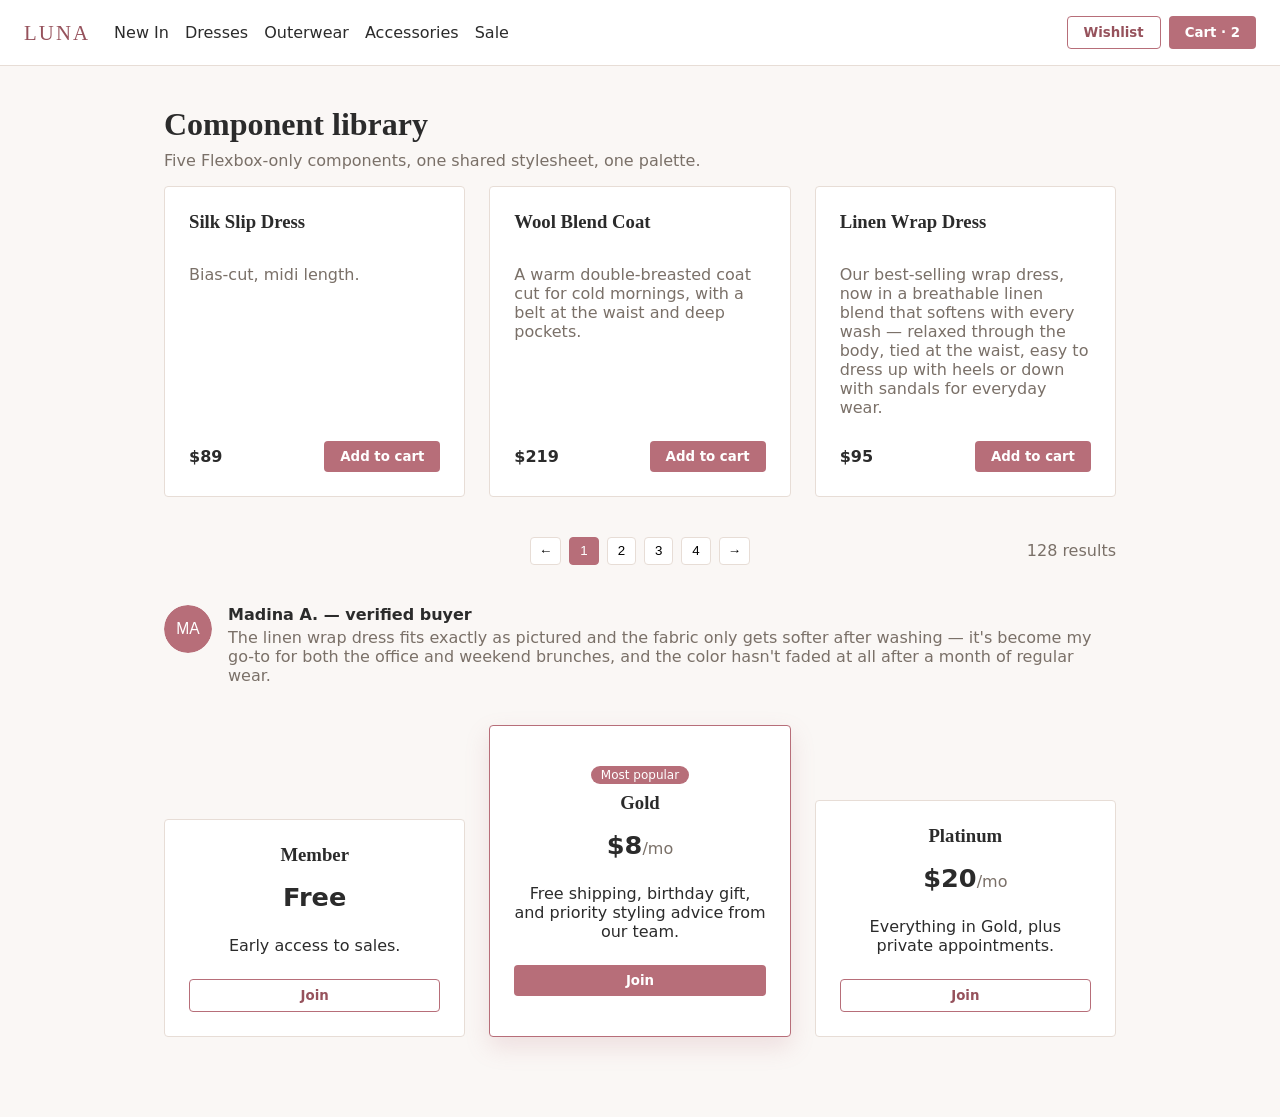
==== task2.html @ c27f913a "f" ====
<!DOCTYPE html>
<html lang="en">
<head>
<meta charset="UTF-8">
<meta name="viewport" content="width=device-width, initial-scale=1.0">
<title>Task 2 — Component library</title>
<link rel="stylesheet" href="css/task2.css">
</head>
<body>

<nav class="navbar">
  <div class="navbar__logo">LUNA</div>
  <ul class="navbar__links">
    <li><a href="#">New In</a></li>
    <li><a href="#">Dresses</a></li>
    <li><a href="#">Outerwear</a></li>
    <li><a href="#">Accessories</a></li>
    <li><a href="#">Sale</a></li>
  </ul>
  <div class="navbar__actions">
    <button class="btn btn--ghost">Wishlist</button>
    <button class="btn">Cart · 2</button>
  </div>
</nav>

<main class="page">
  <h1>Component library</h1>
  <p class="lede">Five Flexbox-only components, one shared stylesheet, one palette.</p>

  <section>
    <div class="cards">
      <article class="card">
        <h3>Silk Slip Dress</h3>
        <p>Bias-cut, midi length.</p>
        <div class="card__row"><span class="price">$89</span><button class="btn">Add to cart</button></div>
      </article>
      <article class="card">
        <h3>Wool Blend Coat</h3>
        <p>A warm double-breasted coat cut for cold mornings, with a belt at the waist and deep pockets.</p>
        <div class="card__row"><span class="price">$219</span><button class="btn">Add to cart</button></div>
      </article>
      <article class="card">
        <h3>Linen Wrap Dress</h3>
        <p>Our best-selling wrap dress, now in a breathable linen blend that softens with every wash — relaxed through the body, tied at the waist, easy to dress up with heels or down with sandals for everyday wear.</p>
        <div class="card__row"><span class="price">$95</span><button class="btn">Add to cart</button></div>
      </article>
    </div>
  </section>

  <section>
    <div class="pagination">
      <div class="pagination__spacer"></div>
      <div class="pagination__center">
        <button class="page-btn" aria-label="Previous">&larr;</button>
        <button class="page-btn page-btn--active">1</button>
        <button class="page-btn">2</button>
        <button class="page-btn">3</button>
        <button class="page-btn">4</button>
        <button class="page-btn" aria-label="Next">&rarr;</button>
      </div>
      <div class="pagination__count">128 results</div>
    </div>
  </section>

  <section>
    <div class="comment">
      <img class="comment__avatar" src="data:image/svg+xml,%3Csvg xmlns='http://www.w3.org/2000/svg' width='80' height='80'%3E%3Ccircle cx='40' cy='40' r='40' fill='%23b76e79'/%3E%3Ctext x='40' y='48' font-size='26' fill='white' text-anchor='middle' font-family='sans-serif'%3EMA%3C/text%3E%3C/svg%3E" alt="Avatar">
      <div class="comment__body">
        <strong>Madina A. — verified buyer</strong>
        <p>The linen wrap dress fits exactly as pictured and the fabric only gets softer after washing — it's become my go-to for both the office and weekend brunches, and the color hasn't faded at all after a month of regular wear.</p>
      </div>
    </div>
  </section>

  <section>
    <div class="pricing">
      <article class="plan">
        <h3>Member</h3>
        <p class="plan__price">Free</p>
        <p>Early access to sales.</p>
        <button class="btn btn--ghost">Join</button>
      </article>
      <article class="plan plan--recommended">
        <span class="plan__badge">Most popular</span>
        <h3>Gold</h3>
        <p class="plan__price">$8<span>/mo</span></p>
        <p>Free shipping, birthday gift, and priority styling advice from our team.</p>
        <button class="btn">Join</button>
      </article>
      <article class="plan">
        <h3>Platinum</h3>
        <p class="plan__price">$20<span>/mo</span></p>
        <p>Everything in Gold, plus private appointments.</p>
        <button class="btn btn--ghost">Join</button>
      </article>
    </div>
  </section>
</main>
</body>
</html>
---- css/task2.css ----
:root {
  --rose: #b76e79;
  --rose-dark: #96525c;
  --cream: #f4e9df;
  --bg: #faf7f5;
  --surface: #ffffff;
  --border: #e7ddd6;
  --text: #2b2b2b;
  --text-muted: #7a7068;
  --font: "Georgia", "Times New Roman", serif;
  --font-ui: "Segoe UI", system-ui, sans-serif;
  --sp-1: .25rem; --sp-2: .5rem; --sp-3: 1rem; --sp-4: 1.5rem; --sp-5: 2.5rem;
  --radius: 4px;
}
* { box-sizing: border-box; }
body { margin: 0; font-family: var(--font-ui); color: var(--text); background: var(--bg); }
h1, h2, h3 { margin: 0 0 var(--sp-2); font-family: var(--font); }
.page { max-width: 1000px; margin: 0 auto; padding: var(--sp-5) var(--sp-4); }
.lede { color: var(--text-muted); margin-top: 0; }
section { margin-bottom: var(--sp-5); }
.btn { font-family: inherit; border: none; border-radius: var(--radius); padding: .6em 1.2em; font-weight: 600; cursor: pointer; background: var(--rose); color: #fff; }
.btn--ghost { background: transparent; color: var(--rose-dark); border: 1px solid var(--rose); }

.navbar { display: flex; align-items: center; gap: var(--sp-4); padding: var(--sp-3) var(--sp-4); background: var(--surface); border-bottom: 1px solid var(--border); }
.navbar__logo { font-family: var(--font); font-size: 1.3rem; letter-spacing: .1em; color: var(--rose-dark); }
.navbar__links { display: flex; flex-wrap: wrap; gap: var(--sp-3); list-style: none; margin: 0; padding: 0; flex: 1 1 auto; }
.navbar__links a { text-decoration: none; color: var(--text); }
.navbar__actions { display: flex; gap: var(--sp-2); flex-shrink: 0; margin-left: auto; }

.cards { display: flex; flex-wrap: wrap; gap: var(--sp-4); }
.card { flex: 1 1 240px; display: flex; flex-direction: column; gap: var(--sp-2); background: var(--surface); border: 1px solid var(--border); border-radius: var(--radius); padding: var(--sp-4); }
.card p { flex: 1; color: var(--text-muted); }
.card__row { display: flex; align-items: center; justify-content: space-between; margin-top: auto; }
.price { font-weight: 700; }

.pagination { display: flex; align-items: center; flex-wrap: wrap; gap: var(--sp-2); }
.pagination__spacer { flex: 1; }
.pagination__center { display: flex; gap: var(--sp-2); }
.pagination__count { flex: 1; text-align: right; color: var(--text-muted); }
.page-btn { border: 1px solid var(--border); background: var(--surface); border-radius: var(--radius); min-width: 2.2em; padding: .4em .6em; cursor: pointer; }
.page-btn--active { background: var(--rose); color: #fff; border-color: var(--rose); }

.comment { display: flex; gap: var(--sp-3); align-items: flex-start; }
.comment__avatar { width: 48px; height: 48px; border-radius: 50%; flex-shrink: 0; }
.comment__body { flex: 1 1 auto; min-width: 0; }
.comment__body p { margin: var(--sp-1) 0 0; color: var(--text-muted); }

.pricing { display: flex; flex-wrap: wrap; align-items: flex-end; gap: var(--sp-4); }
.plan { flex: 1 1 220px; display: flex; flex-direction: column; gap: var(--sp-2); text-align: center; background: var(--surface); border: 1px solid var(--border); border-radius: var(--radius); padding: var(--sp-4); position: relative; }
.plan--recommended { padding-top: calc(var(--sp-4) + var(--sp-3)); padding-bottom: calc(var(--sp-4) + var(--sp-3)); border-color: var(--rose); box-shadow: 0 10px 24px rgba(183,110,121,.18); }
.plan__badge { align-self: center; background: var(--rose); color: #fff; font-size: .75rem; padding: .2em .8em; border-radius: 999px; }
.plan__price { font-size: 1.6rem; font-weight: 700; margin: 0; }
.plan__price span { font-size: 1rem; font-weight: 400; color: var(--text-muted); }
.plan .btn { margin-top: auto; }
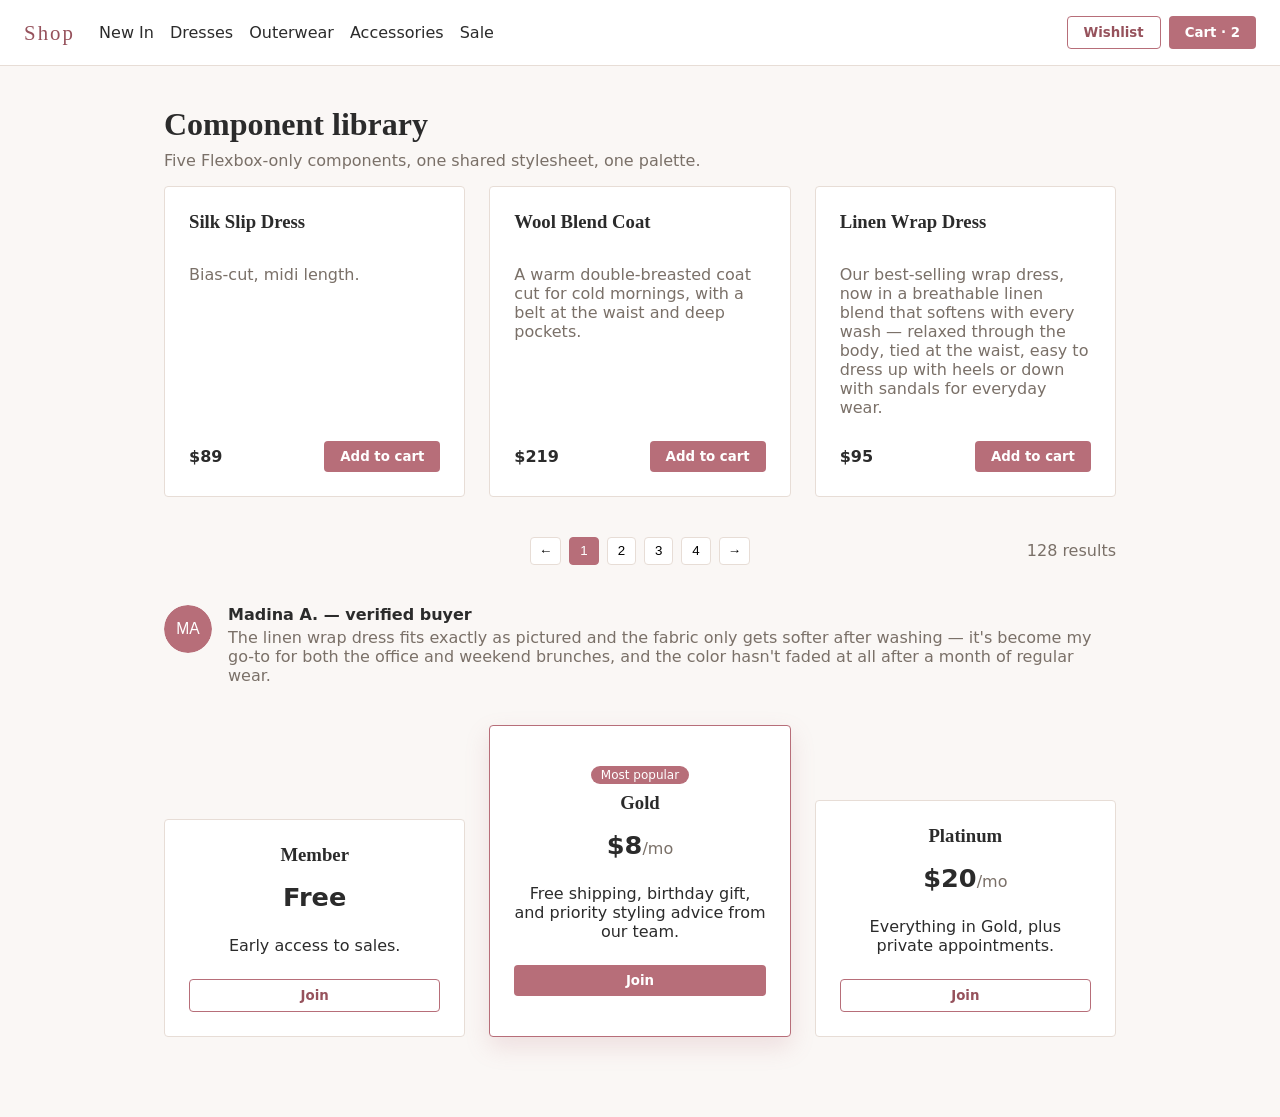
==== commit a321814c: "а" ====
--- a/task2.html
+++ b/task2.html
@@ -9,7 +9,7 @@
 <body>
 
 <nav class="navbar">
-  <div class="navbar__logo">LUNA</div>
+  <div class="navbar__logo">Shop</div>
   <ul class="navbar__links">
     <li><a href="#">New In</a></li>
     <li><a href="#">Dresses</a></li>
